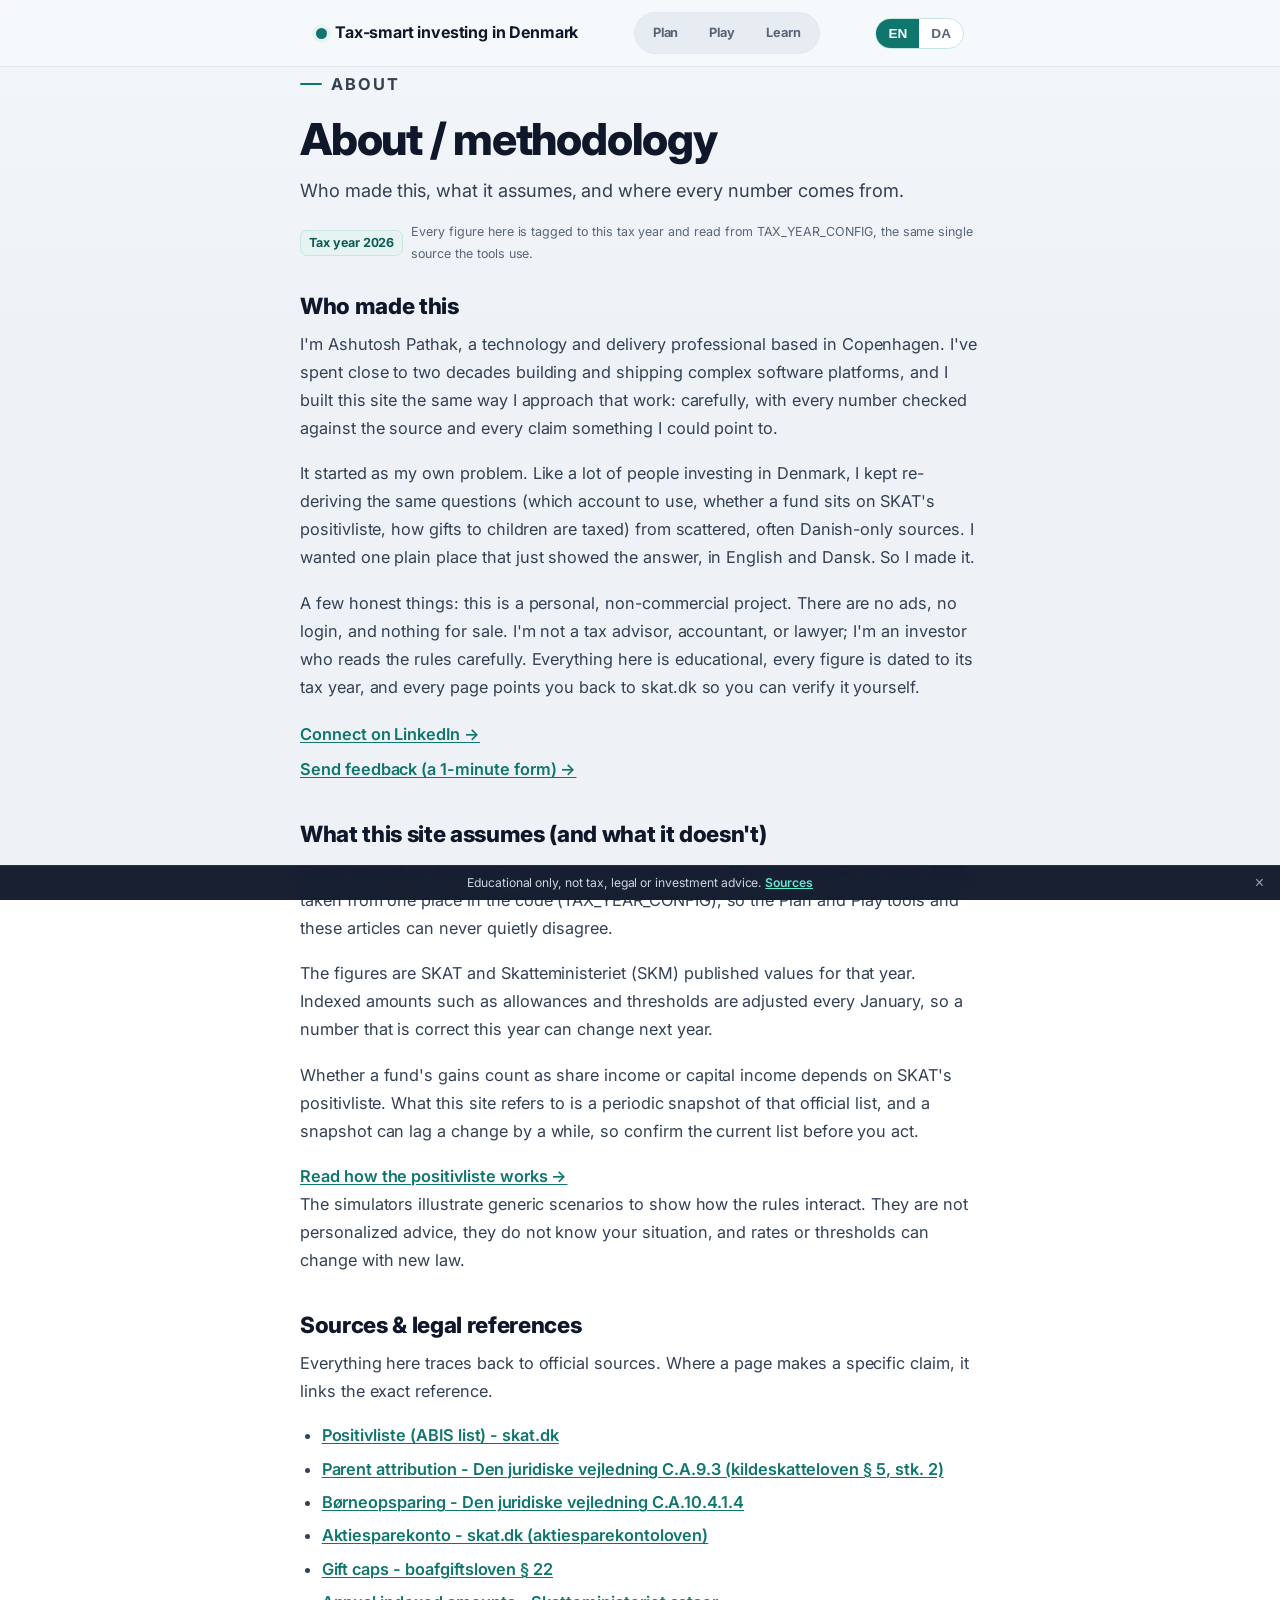
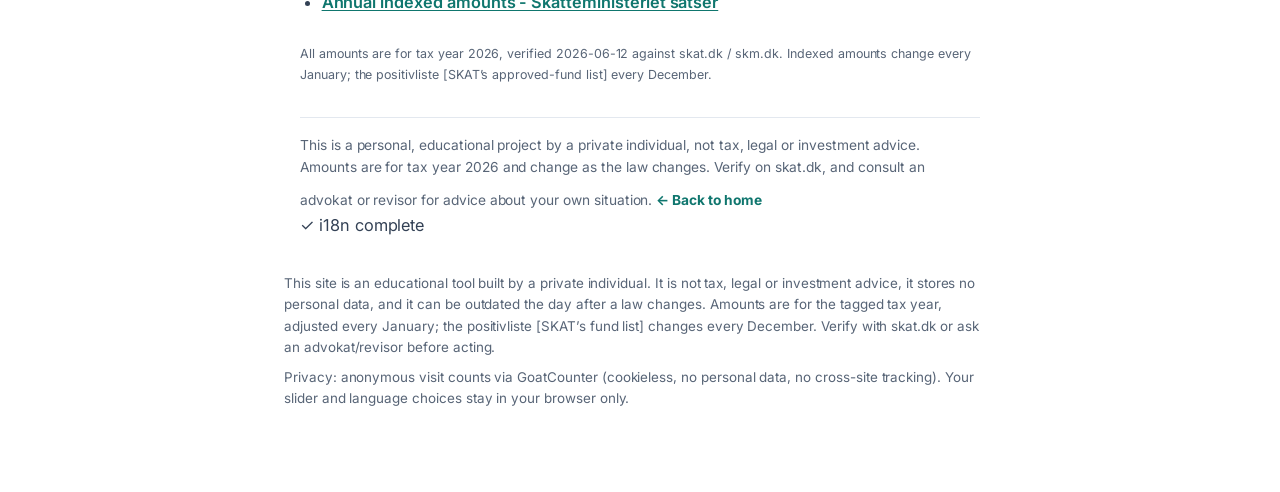
==== about.html @ 5de47a25 "about: methodology + sources page New static About page at repo root using the shared shell and the " ====
<!DOCTYPE html>
<html lang="en">
<head>
<meta charset="UTF-8">
<meta name="viewport" content="width=device-width, initial-scale=1.0, viewport-fit=cover">
<title>About - Tax-smart investing in Denmark</title>
<meta name="description" content="Who made this site, what it assumes, and the official SKAT / SKM sources behind every number. A personal, non-commercial, educational project. Not advice.">
<meta name="theme-color" content="#EEF2F6">
<link rel="icon" href="data:image/svg+xml,<svg xmlns='http://www.w3.org/2000/svg' viewBox='0 0 100 100'><circle cx='50' cy='50' r='46' fill='%230F766E'/><text x='50' y='66' font-size='44' text-anchor='middle' fill='white' font-family='Arial' font-weight='bold'>kr</text></svg>">
<link rel="preconnect" href="https://fonts.googleapis.com">
<link rel="preconnect" href="https://fonts.gstatic.com" crossorigin>
<link rel="stylesheet" href="https://fonts.googleapis.com/css2?family=Inter:wght@400;500;600;700;800;900&display=swap">
<!-- P0.3 social / SEO meta. If the repo/Pages URL differs, update these absolute URLs + og-image path. -->
<link rel="canonical" href="https://ashu1309p.github.io/invest-taxsmart-denmark/about.html">
<meta property="og:type" content="website">
<meta property="og:site_name" content="Tax-smart investing in Denmark">
<meta property="og:title" content="About / methodology">
<meta property="og:description" content="Who made this site, what it assumes, and where every number comes from. A personal, non-commercial, educational project.">
<meta property="og:url" content="https://ashu1309p.github.io/invest-taxsmart-denmark/about.html">
<meta property="og:image" content="https://ashu1309p.github.io/invest-taxsmart-denmark/og-image.png">
<meta property="og:image:width" content="1200">
<meta property="og:image:height" content="630">
<meta property="og:locale" content="en">
<meta property="og:locale:alternate" content="da">
<meta name="twitter:card" content="summary_large_image">
<meta name="twitter:title" content="About / methodology">
<meta name="twitter:description" content="Who made this site, what it assumes, and where every number comes from.">
<meta name="twitter:image" content="https://ashu1309p.github.io/invest-taxsmart-denmark/og-image.png">
<script type="application/ld+json">{"@context":"https://schema.org","@type":"AboutPage","name":"About / methodology","inLanguage":["en","da"],"isAccessibleForFree":true,"mainEntityOfPage":"https://ashu1309p.github.io/invest-taxsmart-denmark/about.html","image":"https://ashu1309p.github.io/invest-taxsmart-denmark/og-image.png","publisher":{"@type":"Organization","name":"Tax-smart investing in Denmark"},"description":"Who made this site, what it assumes, and the official SKAT / SKM sources behind every number. Educational, not advice."}</script>
<style>
  /* Page-specific design tokens (same Nordic-fintech token set as index/play/learn, so the
     shared chrome + Learn article styles in css/styles.css resolve to identical values).
     Shared rules live in css/styles.css, linked LAST. */
  :root{
    --bg:#EEF2F6; --card:#FFFFFF;
    --ink:#0F172A; --ink-2:#334155; --muted:#586577; --muted-2:#64748B;
    --line:#E3E8EF; --line-soft:#EDF1F6; --sunken:#F2F5F9;
    --accent:#0F766E; --accent-strong:#0B5D56; --accent-ink:#0B5D56;
    --accent-soft:#E6F3F1; --accent-line:#C7E6E1;
    --success:#15803D; --success-soft:#ECFDF5; --success-line:#A7F3D0; --success-ink:#166534;
    --warn:#B45309; --warn-soft:#FFFBEB; --warn-line:#FCE3A6; --warn-ink:#8A4B08;
    --danger:#DC2626; --danger-soft:#FEF2F2; --danger-line:#FBD0D0; --danger-ink:#9F1D1D;
    --radius:18px; --radius-sm:12px; --radius-lg:22px;
    --shadow-sm:0 1px 2px rgba(15,23,42,.05);
    --shadow:0 1px 2px rgba(15,23,42,.04), 0 6px 16px rgba(15,23,42,.06), 0 14px 34px rgba(15,23,42,.05);
    --shadow-lg:0 2px 4px rgba(15,23,42,.05), 0 14px 30px rgba(15,23,42,.10), 0 30px 64px rgba(15,23,42,.10);
    --space-sec:64px;
    --ease:cubic-bezier(.4,0,.2,1);
  }
  .site-inner{display:flex;align-items:center;justify-content:space-between;padding:12px 16px;max-width:680px;margin:0 auto;gap:8px}
  .brand{display:flex;align-items:center;gap:8px;font-weight:700;font-size:1rem;white-space:nowrap}
  .brand .dot{width:11px;height:11px;border-radius:50%}
  .lang-toggle button{border:0;background:transparent;color:var(--accent);font-weight:700;font-size:.85rem;padding:7px 12px;cursor:pointer;min-width:42px}
  body{
    font-family:'Inter',-apple-system,BlinkMacSystemFont,"Segoe UI",Roboto,"Helvetica Neue",Arial,sans-serif;
    background:
      radial-gradient(1200px 480px at 50% -260px, rgba(15,118,110,.07), transparent 70%),
      linear-gradient(180deg,#F3F6FA 0%, #EEF2F6 320px) fixed;
    color:var(--ink); line-height:1.6; letter-spacing:-.003em; padding-bottom:64px;
    -webkit-font-smoothing:antialiased; -moz-osx-font-smoothing:grayscale; text-rendering:optimizeLegibility;
  }
  .wrap{max-width:744px;margin:0 auto;padding:0 16px}
  .kicker{display:inline-flex;align-items:center;gap:9px;color:var(--accent);font-weight:700;font-size:.76rem;letter-spacing:.12em;text-transform:uppercase;margin:var(--space-sec) 0 6px}
  .kicker::before{content:"";width:22px;height:2px;border-radius:2px;background:var(--accent);display:inline-block}
  h1{font-size:clamp(2.1rem,6vw,2.75rem);font-weight:800;line-height:1.06;letter-spacing:-.028em;color:var(--ink);margin:0 0 14px}
  .testbadge{font-size:.75rem;color:var(--muted);margin-top:24px}
  .testbadge.fail{color:var(--danger);font-weight:700}
</style>
<!-- Shared site-shell chrome + Learn article styles. Linked LAST so the cascade order is preserved exactly. -->
<link rel="stylesheet" href="css/styles.css?v=7">
<!-- Shared header/footer markup, single-sourced in js/shell.js. Loaded synchronously so the placeholders below inject during parse (no layout shift / FOUC). -->
<script src="js/shell.js?v=7"></script>
</head>
<body data-page="about">
<div id="site-header"></div><script>Shell.header()</script>

<main class="wrap" id="main" tabindex="-1" role="main">
<article class="article">
  <p class="kicker" data-i18n="about_kicker">About</p>
  <h1 data-i18n="about_h1">About / methodology</h1>
  <p class="art-lead" data-i18n="about_lead">Who made this, what it assumes, and where every number comes from.</p>
  <p class="art-verified"><span class="art-yeartag" data-i18n="about_taxyear">Tax year 2026</span> <span data-i18n="about_verifiedNote">Every figure here is tagged to this tax year and read from TAX_YEAR_CONFIG, the same single source the tools use.</span></p>

  <h2 data-i18n="about_who_h2">Who made this</h2>
  <p data-i18n="about_who_p1">I'm Ashutosh Pathak, a technology and delivery professional based in Copenhagen. I've spent close to two decades building and shipping complex software platforms, and I built this site the same way I approach that work: carefully, with every number checked against the source and every claim something I could point to.</p>
  <p data-i18n="about_who_p2">It started as my own problem. Like a lot of people investing in Denmark, I kept re-deriving the same questions (which account to use, whether a fund sits on SKAT's positivliste, how gifts to children are taxed) from scattered, often Danish-only sources. I wanted one plain place that just showed the answer, in English and Dansk. So I made it.</p>
  <p data-i18n="about_who_p3">A few honest things: this is a personal, non-commercial project. There are no ads, no login, and nothing for sale. I'm not a tax advisor, accountant, or lawyer; I'm an investor who reads the rules carefully. Everything here is educational, every figure is dated to its tax year, and every page points you back to skat.dk so you can verify it yourself.</p>
  <p style="margin:1.2em 0 0"><a href="https://www.linkedin.com/in/ashu13p/" target="_blank" rel="noopener" data-i18n="about_who_linkedin">Connect on LinkedIn →</a></p>
  <p style="margin:.4em 0 0"><a href="https://tally.so/r/7RPVv0" target="_blank" rel="noopener" data-i18n="about_who_feedback">Send feedback (a 1-minute form) →</a></p>

  <h2 data-i18n="about_assume_h2">What this site assumes (and what it doesn't)</h2>
  <p data-i18n="about_assume_p1">Every amount on this site is tagged to a single tax year. Right now that is tax year 2026, taken from one place in the code (TAX_YEAR_CONFIG), so the Plan and Play tools and these articles can never quietly disagree.</p>
  <p data-i18n="about_assume_p2">The figures are SKAT and Skatteministeriet (SKM) published values for that year. Indexed amounts such as allowances and thresholds are adjusted every January, so a number that is correct this year can change next year.</p>
  <p data-i18n="about_assume_p3">Whether a fund's gains count as share income or capital income depends on SKAT's positivliste. What this site refers to is a periodic snapshot of that official list, and a snapshot can lag a change by a while, so confirm the current list before you act.</p>
  <p style="margin:.4em 0 0"><a href="learn-positivliste.html" data-i18n="about_assume_pos_link">Read how the positivliste works →</a></p>
  <p data-i18n="about_assume_p4">The simulators illustrate generic scenarios to show how the rules interact. They are not personalized advice, they do not know your situation, and rates or thresholds can change with new law.</p>

  <h2 id="sources" data-i18n="srcTitle">Sources &amp; legal references</h2>
  <p data-i18n="about_src_intro">Everything here traces back to official sources. Where a page makes a specific claim, it links the exact reference.</p>
  <ul>
    <li><a href="https://skat.dk/erhverv/ekapital/vaerdipapirer" target="_blank" rel="noopener">Positivliste (ABIS list) - skat.dk</a></li>
    <li><a href="https://info.skat.dk/data.aspx?oid=2234529" target="_blank" rel="noopener">Parent attribution - Den juridiske vejledning C.A.9.3 (kildeskatteloven § 5, stk. 2)</a></li>
    <li><a href="https://info.skat.dk/data.aspx?oid=2234739" target="_blank" rel="noopener">Børneopsparing - Den juridiske vejledning C.A.10.4.1.4</a></li>
    <li><a href="https://skat.dk/borger/aktier-og-andre-vaerdipapirer/aktiesparekonto" target="_blank" rel="noopener">Aktiesparekonto - skat.dk (aktiesparekontoloven)</a></li>
    <li><a href="https://www.retsinformation.dk/eli/lta/2021/11" target="_blank" rel="noopener">Gift caps - boafgiftsloven § 22</a></li>
    <li><a href="https://skm.dk/tal-og-metode/satser" target="_blank" rel="noopener">Annual indexed amounts - Skatteministeriet satser</a></li>
  </ul>
  <p class="art-verified" data-i18n="verifiedLine">All amounts are for tax year 2026, verified against skat.dk / skm.dk.</p>

  <div class="art-foot">
    <span data-i18n="about_disc">This is a personal, educational project by a private individual, not tax, legal or investment advice. Amounts are for tax year 2026 and change as the law changes. Verify on skat.dk, and consult an advokat or revisor for advice about your own situation.</span>
    <a class="back" href="index.html" data-i18n="about_back">← Back to home</a>
  </div>

  <p class="testbadge" id="testbadge" role="status" aria-live="polite"></p>
</article>
</main>

<div id="site-footer"></div><script>Shell.footer()</script>

<!-- TAX_YEAR_CONFIG is single-sourced in js/config.js; this page interpolates its
     year-tagged values ({yr}, {date}). No tax engine (js/tax.js) is needed here. -->
<script src="js/config.js?v=7"></script>
<script src="js/i18n.js?v=7"></script>
<script src="js/page-about.js?v=7"></script>
<script data-goatcounter="https://ashu1309p.goatcounter.com/count" async src="//gc.zgo.at/count.js"></script>
</body>
</html>
---- css/styles.css ----
/* ============================================================
   SHARED SITE SHELL STYLES
   ------------------------------------------------------------
   Chrome that is byte-identical across index.html, play.html and
   learn.html: the sticky top bar (brand + tabs + language toggle),
   the footer / sticky disclaimer, the context pill, skip link,
   shared focus/motion rules and a few primitives.

   This file is intentionally LINKED LAST on each page (after that
   page's own inline <style>), so the original cascade order is
   preserved exactly: these rules sat at/after the equivalent inline
   rules before extraction, and CSS custom properties (defined in
   each page's inline :root layers) resolve at computed-value time,
   so the page-specific design tokens still apply here.

   Page-specific rules and the few drifted base rules (e.g. .brand
   font-size, .lang-toggle button padding, .site-inner gap, h1 sizes)
   deliberately stay in each page's inline <style>. See README.
   Introduce no new colors/fonts/sizes here: tokens come from the
   pages' :root layers via var().
   ============================================================ */

/* ---------- primitives ---------- */
*{box-sizing:border-box;margin:0;padding:0}
html{scroll-behavior:smooth}
html{ color-scheme:light }

/* ---------- top bar: base ---------- */
header.site{position:sticky;top:0;z-index:40;background:rgba(250,246,239,.92);backdrop-filter:blur(8px);border-bottom:1px solid var(--line)}
.tabs{display:flex;background:#F1ECE1;border-radius:999px;padding:3px;gap:2px}
.tabs .tab{padding:6px 14px;border-radius:999px;font-size:.8rem;font-weight:700;color:var(--muted);text-decoration:none;white-space:nowrap}
.tabs .tab.active{background:var(--accent);color:#fff}
@media(max-width:600px){.site-inner{flex-wrap:wrap;row-gap:9px}.brand{flex-basis:100%;font-size:.95rem}}
.lang-toggle{display:flex;border:1.5px solid var(--accent);border-radius:999px;overflow:hidden}
.lang-toggle button.active{background:var(--accent);color:#fff}

/* ---------- footer + sticky disclaimer: base ---------- */
footer.big{margin:34px 0 18px;font-size:.84rem;color:var(--muted)}
.stickybar{position:fixed;left:0;right:0;bottom:0;z-index:50;background:#2B2B33;color:#EDE9DF;font-size:.76rem;line-height:1.35;padding:9px 14px;text-align:center}
.stickybar a{color:#8FD3CB}

/* ---------- focus + sticky bar a11y + reduced motion (v1) ---------- */
:focus-visible{ outline:2.5px solid var(--accent); outline-offset:2px; border-radius:6px }
input[type=range]:focus-visible{ outline-offset:4px }
.stickybar{ padding-bottom:calc(9px + env(safe-area-inset-bottom)) }
.stickybar .sb-x{ position:absolute; right:8px; top:50%; transform:translateY(-50%); background:transparent; border:0; color:#9FB7B2; font-size:1rem; cursor:pointer; padding:4px 8px; line-height:1 }
@media(prefers-reduced-motion:reduce){ *{ transition-duration:.001ms!important; animation-duration:.001ms!important } html{ scroll-behavior:auto } }

/* ---------- top bar: v2 glass ---------- */
header.site{ background:rgba(248,250,252,.78); backdrop-filter:saturate(180%) blur(14px); -webkit-backdrop-filter:saturate(180%) blur(14px); border-bottom:1px solid var(--line) }
.brand{ color:var(--ink); letter-spacing:-.01em }
.brand .dot{ width:11px; height:11px; background:var(--accent); box-shadow:0 0 0 4px var(--accent-soft) }
.tabs{ background:#E7ECF3; padding:4px; gap:3px; border:1px solid var(--line) }
.tabs .tab{ color:var(--muted); border-radius:999px }
.tabs .tab.active{ background:#fff; color:var(--accent); box-shadow:0 1px 2px rgba(15,23,42,.14),0 1px 1px rgba(15,23,42,.06) }
.lang-toggle{ border-color:var(--accent-line); background:#fff; overflow:hidden }
.lang-toggle button{ color:var(--muted) }
.lang-toggle button.active{ background:var(--accent); color:#fff }

/* ---------- sources / footer / sticky: v2 ---------- */
.sources a{ color:var(--accent); font-weight:600 }
.verified,.testbadge{ color:var(--muted) }
.testbadge.fail{ color:var(--danger) }
.stickybar{ background:rgba(15,23,42,.96); color:#CBD5E1; backdrop-filter:blur(6px); border-top:1px solid rgba(255,255,255,.06) }
.stickybar a{ color:#5EEAD4; font-weight:600 }
.stickybar .sb-x{ color:#94A3B8 }

/* ---------- focus / motion: v2 ---------- */
:focus-visible{ outline:2.5px solid var(--accent); outline-offset:2px; border-radius:6px }
@media(prefers-reduced-motion:reduce){ *{ transition-duration:.001ms!important; animation-duration:.001ms!important } html{ scroll-behavior:auto } }

/* ---------- cause-and-effect flash (v3) ---------- */
@keyframes flashUpdate{ 0%{ background-color:var(--accent-soft) } 100%{ background-color:transparent } }
.flash-update{ animation:flashUpdate .8s var(--ease); border-radius:6px; box-decoration-break:clone; -webkit-box-decoration-break:clone }
.ti{ width:18px; height:18px; flex:none; display:inline-block; vertical-align:-3px }

/* ---------- sticky context pill (v3) ---------- */
.ctx-pill{
  position:fixed; top:64px; left:50%; transform:translate(-50%,-12px); z-index:60;
  display:flex; align-items:center; max-width:calc(100vw - 24px); white-space:nowrap;
  background:rgba(255,255,255,.82); backdrop-filter:saturate(180%) blur(12px); -webkit-backdrop-filter:saturate(180%) blur(12px);
  border:1px solid var(--line); box-shadow:var(--shadow); border-radius:999px;
  padding:8px 16px; font-size:.82rem; font-weight:700; color:var(--ink);
  overflow:hidden; text-overflow:ellipsis;
  opacity:0; pointer-events:none; transition:opacity .25s var(--ease), transform .25s var(--ease);
}
.ctx-pill.show{ opacity:1; transform:translate(-50%,0); pointer-events:auto }
.ctx-pill b{ color:var(--accent); font-variant-numeric:tabular-nums }
.ctx-pill .sep{ color:var(--muted-2); margin:0 9px; font-weight:400 }
@media(max-width:600px){ .ctx-pill{ top:96px } }

/* ---------- nav polish: auto-hiding header, clickable pill, home brand (v4) ---------- */
/* ROOT CAUSE of "header never comes back on scroll-up": the shared header is injected
   into a <div id="site-header"> wrapper. header.site is position:sticky, but a sticky
   element can only stick WITHIN its parent's box, and that wrapper is only as tall as the
   header itself. So once you scroll past the header, the wrapper leaves the viewport and
   the "sticky" header scrolls away with it - it could only reappear at the very top, which
   is exactly the reported symptom (and it broke when the inline header moved into the
   shell). display:contents removes the wrapper's box so <header> participates in the body's
   layout again and sticks to the viewport for the whole page, as it did before the refactor.
   With sticky restored, the plain transform slide below reveals reliably in every browser. */
#site-header{ display:contents }
header.site{ transition:transform .28s var(--ease); will-change:transform }
header.site.header-hidden{ transform:translateY(-100%) }
.ctx-pill{ cursor:pointer; transition:opacity .25s var(--ease), transform .2s var(--ease), top .28s var(--ease) }
.ctx-pill .ctx-up{ color:var(--accent); font-weight:800; margin-right:7px; display:inline-block }
.ctx-pill.lifted{ top:12px }
@media(max-width:600px){ .ctx-pill.lifted{ top:12px } }
.ctx-pill.show:hover{ transform:translate(-50%,-1px) scale(1.02); box-shadow:var(--shadow-lg) }
.ctx-pill.show:active{ transform:translate(-50%,0) scale(.98) }
.brand{ text-decoration:none; color:var(--ink) }
.brand:hover{ opacity:.92 }
.brand .dot{ transition:transform .18s var(--ease) }
.brand:hover .dot,.brand:focus-visible .dot{ transform:scale(1.2) }

/* ---------- skip link + a11y primitives (v4) ---------- */
.skip-link{ position:absolute; left:-9999px; top:0; z-index:200; background:var(--accent); color:#fff; padding:10px 16px; border-radius:0 0 10px 0; font-weight:700; text-decoration:none }
.skip-link:focus,.skip-link:focus-visible{ left:0 }
#main:focus{ outline:none }
.visually-hidden{ position:absolute; width:1px; height:1px; padding:0; margin:-1px; overflow:hidden; clip:rect(0 0 0 0); white-space:nowrap; border:0 }

/* ============================================================
   LEARN: long-form article + library landing
   ------------------------------------------------------------
   Used only by learn.html and the flat learn-*.html article pages
   (data-page="learn"). All selectors are namespaced (.article / .art-*
   / .lib-*) so nothing here can touch the Plan/Play tool layouts.
   Colors/fonts/spacing all come from the page :root tokens via var();
   no new palette is introduced.
   ============================================================ */

/* ---- library landing (learn.html) ---- */
.lib-grid{ display:grid; gap:14px; grid-template-columns:1fr; margin:22px 0 8px }
@media(min-width:620px){ .lib-grid{ grid-template-columns:1fr 1fr } }
.lib-card{ display:flex; flex-direction:column; gap:8px; background:var(--card); border:1px solid var(--line); border-radius:var(--radius); box-shadow:var(--shadow-sm); padding:18px 18px 20px; position:relative }
a.lib-card{ text-decoration:none; color:inherit; transition:transform .18s var(--ease), box-shadow .18s var(--ease), border-color .18s var(--ease) }
a.lib-card:hover{ transform:translateY(-2px); box-shadow:var(--shadow); border-color:var(--accent-line) }
.lib-card.soon{ background:var(--sunken); border-style:dashed; box-shadow:none }
.lib-card .lc-top{ display:flex; align-items:center; gap:8px; flex-wrap:wrap }
.lib-card .lc-tag{ font-size:.68rem; font-weight:800; letter-spacing:.08em; text-transform:uppercase; color:var(--accent-ink); background:var(--accent-soft); border:1px solid var(--accent-line); border-radius:999px; padding:2px 9px }
.lib-card .lc-tag.quiz{ color:#5b3da8; background:#efeafc; border-color:#ddd0f5 }
.lib-card .lc-soon{ font-size:.68rem; font-weight:800; letter-spacing:.06em; text-transform:uppercase; color:var(--muted-2); background:transparent; border:1px solid var(--line); border-radius:999px; padding:2px 9px; margin-left:auto }
.lib-card h2{ font-size:1.12rem; font-weight:800; letter-spacing:-.01em; color:var(--ink); margin:2px 0 0; line-height:1.25 }
.lib-card .lc-desc{ font-size:.92rem; color:var(--muted); line-height:1.5 }
.lib-card .lc-go{ margin-top:auto; font-size:.86rem; font-weight:700; color:var(--accent) }
.lib-card.soon h2,.lib-card.soon .lc-desc{ color:var(--muted-2) }

/* ---- article body (learn-*.html) ---- */
.article{ max-width:68ch; margin:0 auto }
.article .art-lead{ color:var(--ink-2); font-size:1.14rem; line-height:1.6; margin:0 0 6px; max-width:40em }
.article .art-verified{ display:inline-flex; align-items:center; gap:8px; font-size:.78rem; color:var(--muted); margin:10px 0 4px }
.art-yeartag{ background:var(--accent-soft); color:var(--accent-ink); border:1px solid var(--accent-line); font-weight:700; padding:1px 8px; border-radius:7px; font-variant-numeric:tabular-nums; white-space:nowrap }
.article h2{ font-size:1.4rem; font-weight:800; letter-spacing:-.015em; color:var(--ink); line-height:1.2; margin:1.7em 0 .45em }
.article h2:first-of-type{ margin-top:1.1em }
.article h3{ font-size:1.08rem; font-weight:700; color:var(--ink); margin:1.3em 0 .35em }
.article p{ color:var(--ink-2); font-size:1.02rem; line-height:1.72; margin:0 0 1.05em }
.article ul,.article ol{ margin:0 0 1.05em; padding-left:1.35em }
.article li{ color:var(--ink-2); font-size:1.02rem; line-height:1.65; margin:.4em 0 }
.article a{ color:var(--accent); font-weight:600; text-decoration:underline; text-underline-offset:2px; text-decoration-thickness:1px }
.article a:hover{ color:var(--accent-strong) }
.article strong,.article b{ color:var(--ink); font-weight:700 }

/* boxed note inside an article (semantic tints reuse page tokens) */
.art-note{ border-radius:var(--radius-sm); padding:14px 16px; margin:1.1em 0; font-size:.97rem; line-height:1.6 }
.art-note.on{ background:var(--success-soft); border:1px solid var(--success-line); border-left:4px solid var(--success) }
.art-note.off{ background:var(--warn-soft); border:1px solid var(--warn-line); border-left:4px solid var(--warn) }
.art-note .nt{ font-weight:700; display:block; margin-bottom:2px }
.art-note.on .nt{ color:var(--success-ink) }
.art-note.off .nt{ color:var(--warn-ink) }

/* key takeaways */
.takeaways{ background:var(--accent-soft); border:1px solid var(--accent-line); border-radius:var(--radius); padding:18px 20px; margin:1.6em 0 }
.takeaways h2{ margin:0 0 6px; font-size:1.12rem; color:var(--accent-ink) }
.takeaways ul{ margin:0; padding-left:1.2em }
.takeaways li{ color:var(--ink-2); margin:.35em 0 }

/* cross-links into the tools */
.art-cta{ display:flex; flex-wrap:wrap; gap:10px; margin:1.3em 0 }
.art-cta a{ display:inline-flex; align-items:center; gap:7px; text-decoration:none; font-weight:700; font-size:.92rem; padding:11px 16px; border-radius:999px; border:1px solid var(--accent-line); background:var(--card); color:var(--accent) }
.art-cta a.primary{ background:var(--accent); color:#fff; border-color:var(--accent) }
.art-cta a:hover{ box-shadow:var(--shadow-sm) }

/* article footer: disclaimer + back to learn */
.art-foot{ margin:2em 0 0; padding-top:16px; border-top:1px solid var(--line); font-size:.86rem; color:var(--muted); line-height:1.6 }
.art-foot .back{ display:inline-block; margin-top:10px; font-weight:700; color:var(--accent); text-decoration:none }

/* comparison table inside an article (horizontal scroll on small screens) */
.art-table-wrap{ overflow-x:auto; margin:1.2em 0; -webkit-overflow-scrolling:touch }
.art-table{ width:100%; border-collapse:collapse; font-size:.92rem; min-width:520px }
.art-table th,.art-table td{ text-align:left; padding:10px 12px; border:1px solid var(--line); vertical-align:top; line-height:1.5; color:var(--ink-2) }
.art-table thead th{ background:var(--accent-soft); color:var(--accent-ink); font-weight:800 }
.art-table thead th:first-child{ background:var(--sunken); color:var(--muted) }
.art-table th[scope=row]{ background:var(--sunken); color:var(--ink); font-weight:700; white-space:nowrap }
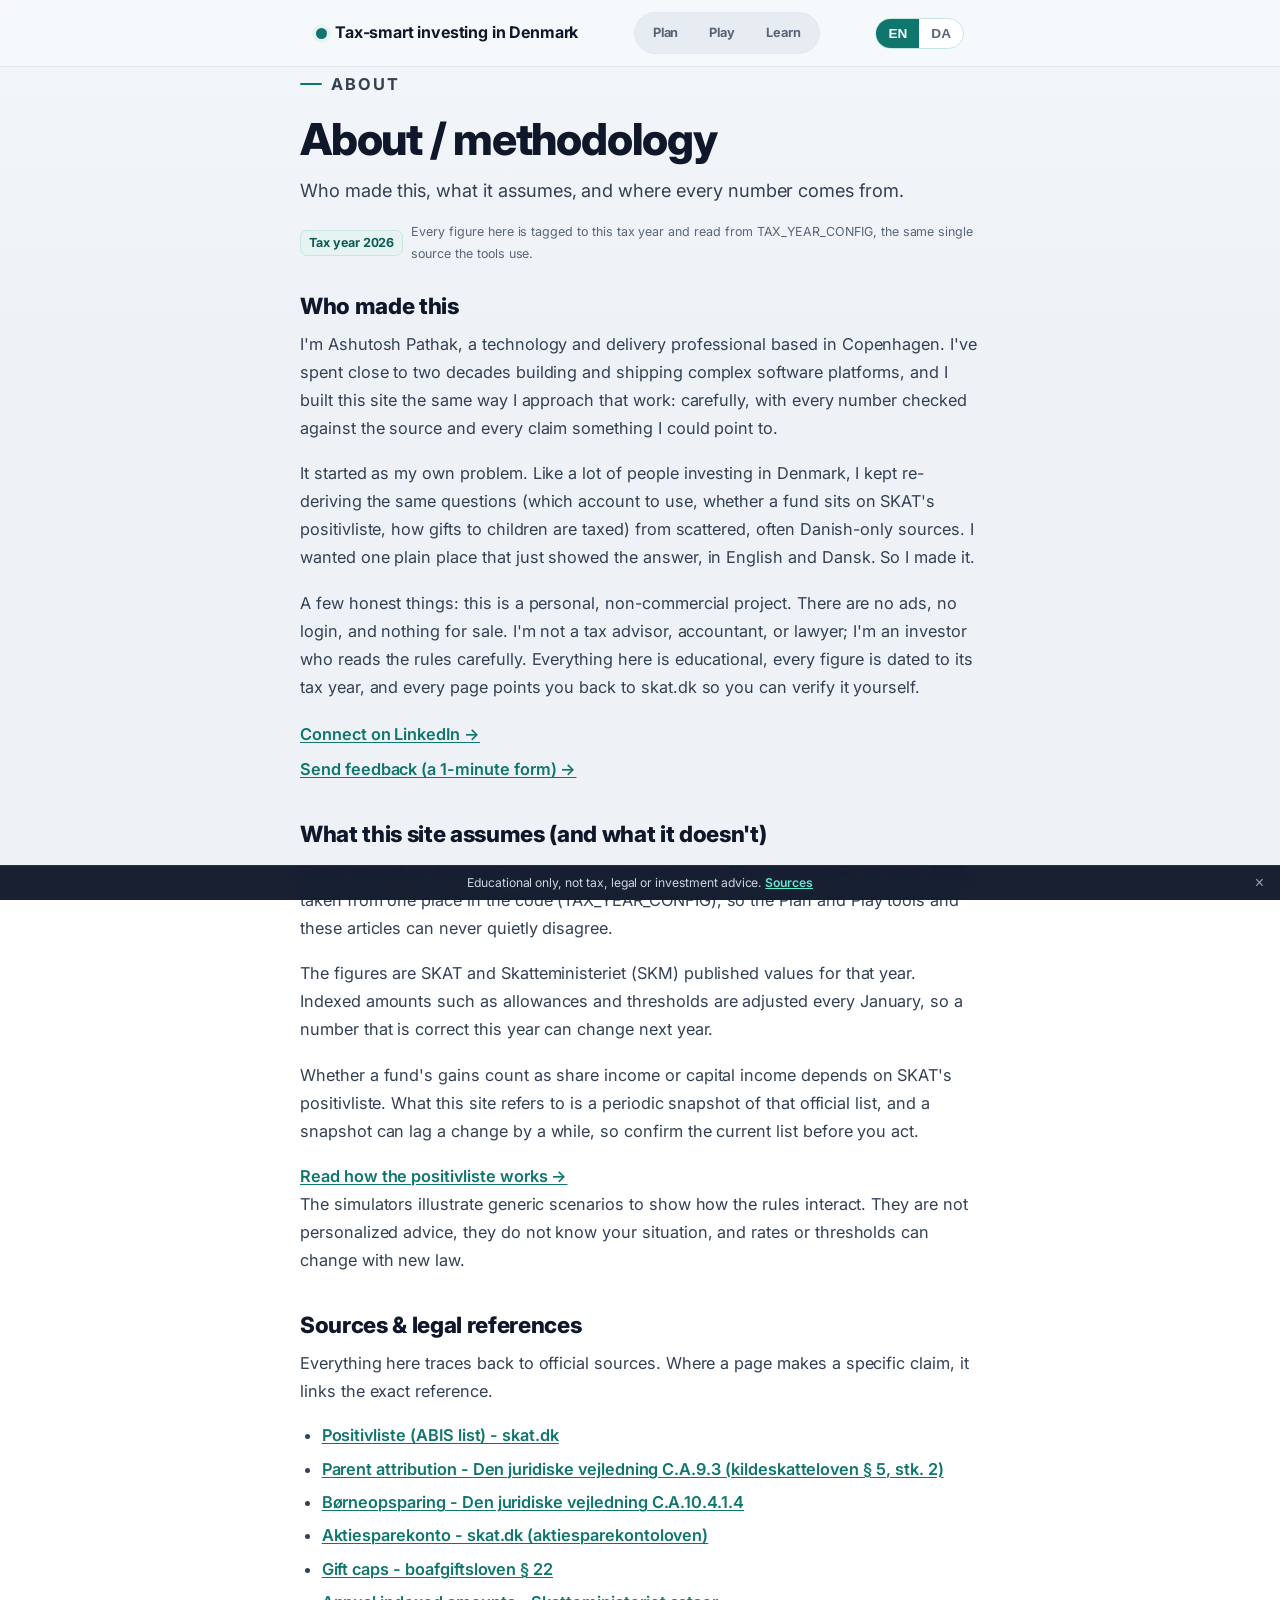
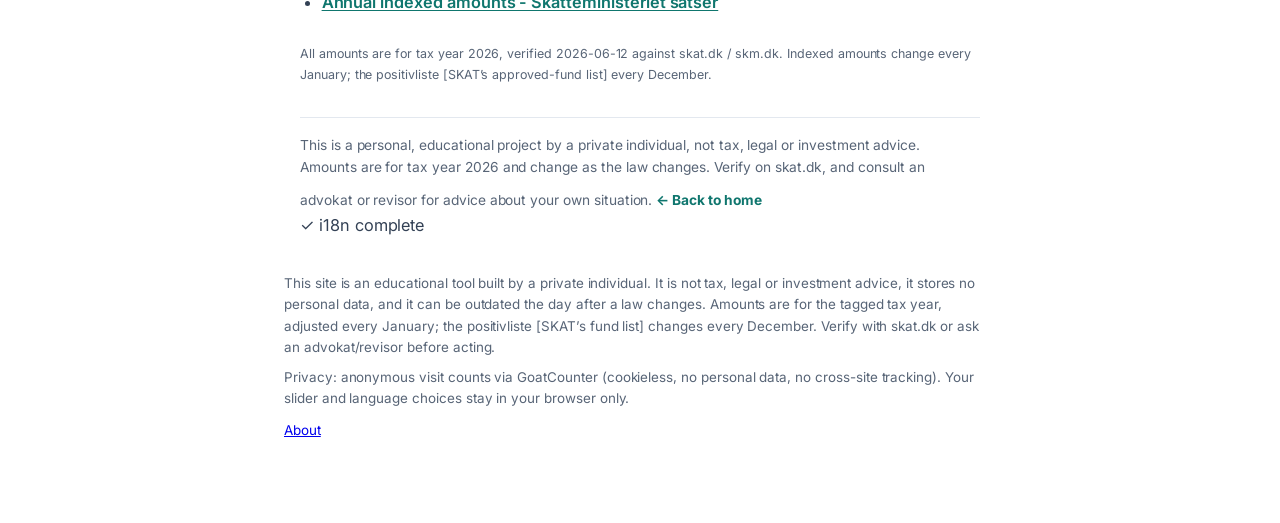
==== commit 1c961a85: "seo: point canonical/OG/sitemap/robots at the Vercel domain GitHub Pages is now unpublished; Vercel " ====
--- a/about.html
+++ b/about.html
@@ -11,13 +11,13 @@
 <link rel="preconnect" href="https://fonts.gstatic.com" crossorigin>
 <link rel="stylesheet" href="https://fonts.googleapis.com/css2?family=Inter:wght@400;500;600;700;800;900&display=swap">
 <!-- P0.3 social / SEO meta. If the repo/Pages URL differs, update these absolute URLs + og-image path. -->
-<link rel="canonical" href="https://ashu1309p.github.io/invest-taxsmart-denmark/about.html">
+<link rel="canonical" href="https://invest-taxsmart-denmark.vercel.app/about.html">
 <meta property="og:type" content="website">
 <meta property="og:site_name" content="Tax-smart investing in Denmark">
 <meta property="og:title" content="About / methodology">
 <meta property="og:description" content="Who made this site, what it assumes, and where every number comes from. A personal, non-commercial, educational project.">
-<meta property="og:url" content="https://ashu1309p.github.io/invest-taxsmart-denmark/about.html">
-<meta property="og:image" content="https://ashu1309p.github.io/invest-taxsmart-denmark/og-image.png">
+<meta property="og:url" content="https://invest-taxsmart-denmark.vercel.app/about.html">
+<meta property="og:image" content="https://invest-taxsmart-denmark.vercel.app/og-image.png">
 <meta property="og:image:width" content="1200">
 <meta property="og:image:height" content="630">
 <meta property="og:locale" content="en">
@@ -25,8 +25,8 @@
 <meta name="twitter:card" content="summary_large_image">
 <meta name="twitter:title" content="About / methodology">
 <meta name="twitter:description" content="Who made this site, what it assumes, and where every number comes from.">
-<meta name="twitter:image" content="https://ashu1309p.github.io/invest-taxsmart-denmark/og-image.png">
-<script type="application/ld+json">{"@context":"https://schema.org","@type":"AboutPage","name":"About / methodology","inLanguage":["en","da"],"isAccessibleForFree":true,"mainEntityOfPage":"https://ashu1309p.github.io/invest-taxsmart-denmark/about.html","image":"https://ashu1309p.github.io/invest-taxsmart-denmark/og-image.png","publisher":{"@type":"Organization","name":"Tax-smart investing in Denmark"},"description":"Who made this site, what it assumes, and the official SKAT / SKM sources behind every number. Educational, not advice."}</script>
+<meta name="twitter:image" content="https://invest-taxsmart-denmark.vercel.app/og-image.png">
+<script type="application/ld+json">{"@context":"https://schema.org","@type":"AboutPage","name":"About / methodology","inLanguage":["en","da"],"isAccessibleForFree":true,"mainEntityOfPage":"https://invest-taxsmart-denmark.vercel.app/about.html","image":"https://invest-taxsmart-denmark.vercel.app/og-image.png","publisher":{"@type":"Organization","name":"Tax-smart investing in Denmark"},"description":"Who made this site, what it assumes, and the official SKAT / SKM sources behind every number. Educational, not advice."}</script>
 <style>
   /* Page-specific design tokens (same Nordic-fintech token set as index/play/learn, so the
      shared chrome + Learn article styles in css/styles.css resolve to identical values).
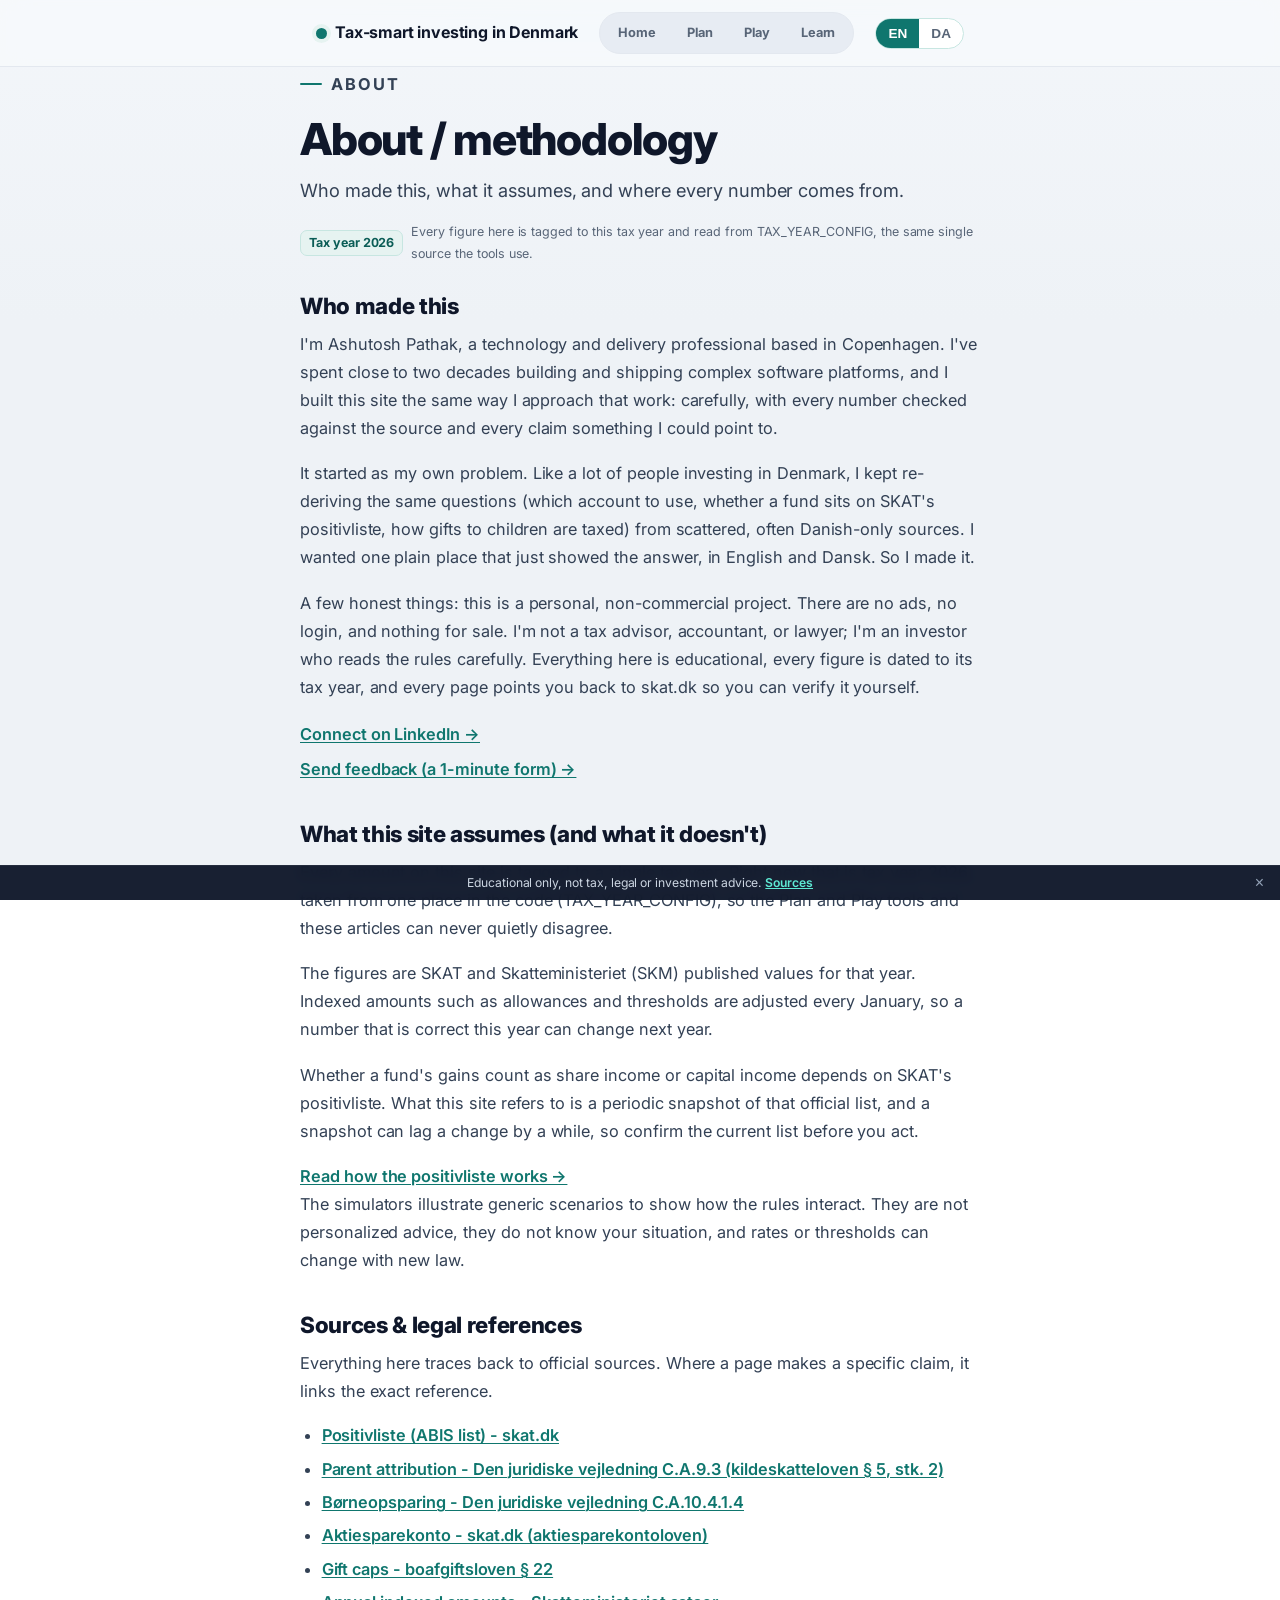
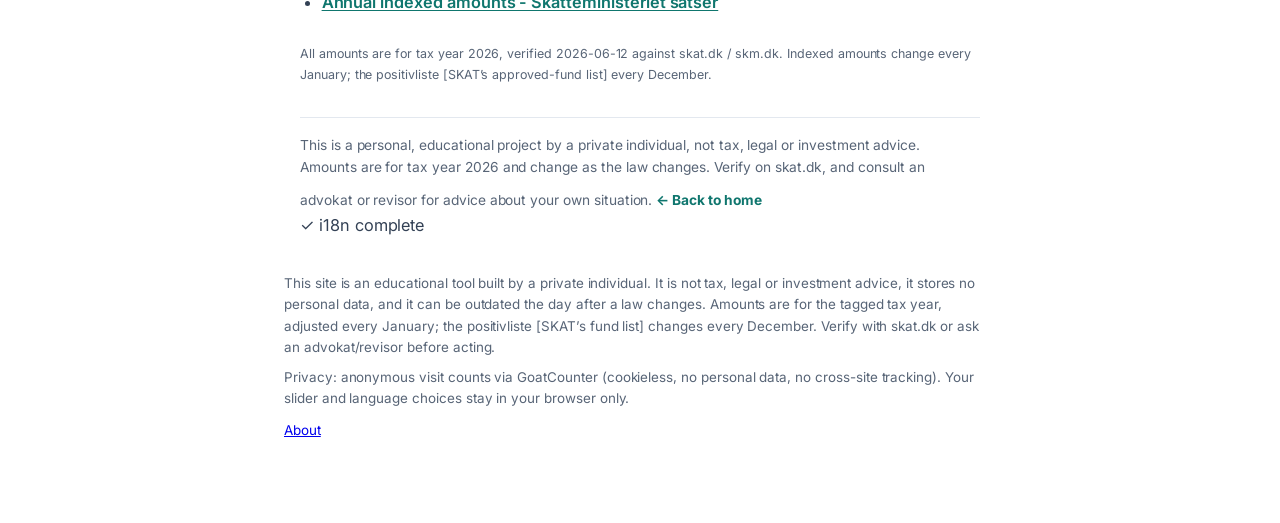
==== commit 67d66684: "redesign: beginner-first IA - light home with path chooser, plan/check/quiz pages, Beginner 101 + ch" ====
--- a/about.html
+++ b/about.html
@@ -3,6 +3,7 @@
 <head>
 <meta charset="UTF-8">
 <meta name="viewport" content="width=device-width, initial-scale=1.0, viewport-fit=cover">
+<meta name="google-site-verification" content="POEGT4Xgr1Z1dqoTiFgU0qpSLAWRngIMXFTod5jhnN0">
 <title>About - Tax-smart investing in Denmark</title>
 <meta name="description" content="Who made this site, what it assumes, and the official SKAT / SKM sources behind every number. A personal, non-commercial, educational project. Not advice.">
 <meta name="theme-color" content="#EEF2F6">
@@ -11,13 +12,13 @@
 <link rel="preconnect" href="https://fonts.gstatic.com" crossorigin>
 <link rel="stylesheet" href="https://fonts.googleapis.com/css2?family=Inter:wght@400;500;600;700;800;900&display=swap">
 <!-- P0.3 social / SEO meta. If the repo/Pages URL differs, update these absolute URLs + og-image path. -->
-<link rel="canonical" href="https://invest-taxsmart-denmark.vercel.app/about.html">
+<link rel="canonical" href="https://taxsmart-invest-denmark.vercel.app/about.html">
 <meta property="og:type" content="website">
 <meta property="og:site_name" content="Tax-smart investing in Denmark">
 <meta property="og:title" content="About / methodology">
 <meta property="og:description" content="Who made this site, what it assumes, and where every number comes from. A personal, non-commercial, educational project.">
-<meta property="og:url" content="https://invest-taxsmart-denmark.vercel.app/about.html">
-<meta property="og:image" content="https://invest-taxsmart-denmark.vercel.app/og-image.png">
+<meta property="og:url" content="https://taxsmart-invest-denmark.vercel.app/about.html">
+<meta property="og:image" content="https://taxsmart-invest-denmark.vercel.app/og-image.png">
 <meta property="og:image:width" content="1200">
 <meta property="og:image:height" content="630">
 <meta property="og:locale" content="en">
@@ -25,8 +26,8 @@
 <meta name="twitter:card" content="summary_large_image">
 <meta name="twitter:title" content="About / methodology">
 <meta name="twitter:description" content="Who made this site, what it assumes, and where every number comes from.">
-<meta name="twitter:image" content="https://invest-taxsmart-denmark.vercel.app/og-image.png">
-<script type="application/ld+json">{"@context":"https://schema.org","@type":"AboutPage","name":"About / methodology","inLanguage":["en","da"],"isAccessibleForFree":true,"mainEntityOfPage":"https://invest-taxsmart-denmark.vercel.app/about.html","image":"https://invest-taxsmart-denmark.vercel.app/og-image.png","publisher":{"@type":"Organization","name":"Tax-smart investing in Denmark"},"description":"Who made this site, what it assumes, and the official SKAT / SKM sources behind every number. Educational, not advice."}</script>
+<meta name="twitter:image" content="https://taxsmart-invest-denmark.vercel.app/og-image.png">
+<script type="application/ld+json">{"@context":"https://schema.org","@type":"AboutPage","name":"About / methodology","inLanguage":["en","da"],"isAccessibleForFree":true,"mainEntityOfPage":"https://taxsmart-invest-denmark.vercel.app/about.html","image":"https://taxsmart-invest-denmark.vercel.app/og-image.png","publisher":{"@type":"Organization","name":"Tax-smart investing in Denmark"},"description":"Who made this site, what it assumes, and the official SKAT / SKM sources behind every number. Educational, not advice."}</script>
 <style>
   /* Page-specific design tokens (same Nordic-fintech token set as index/play/learn, so the
      shared chrome + Learn article styles in css/styles.css resolve to identical values).
@@ -67,9 +68,9 @@
   .testbadge.fail{color:var(--danger);font-weight:700}
 </style>
 <!-- Shared site-shell chrome + Learn article styles. Linked LAST so the cascade order is preserved exactly. -->
-<link rel="stylesheet" href="css/styles.css?v=7">
+<link rel="stylesheet" href="css/styles.css?v=10">
 <!-- Shared header/footer markup, single-sourced in js/shell.js. Loaded synchronously so the placeholders below inject during parse (no layout shift / FOUC). -->
-<script src="js/shell.js?v=7"></script>
+<script src="js/shell.js?v=10"></script>
 </head>
 <body data-page="about">
 <div id="site-header"></div><script>Shell.header()</script>
@@ -120,9 +121,9 @@
 
 <!-- TAX_YEAR_CONFIG is single-sourced in js/config.js; this page interpolates its
      year-tagged values ({yr}, {date}). No tax engine (js/tax.js) is needed here. -->
-<script src="js/config.js?v=7"></script>
-<script src="js/i18n.js?v=7"></script>
-<script src="js/page-about.js?v=7"></script>
+<script src="js/config.js?v=10"></script>
+<script src="js/i18n.js?v=10"></script>
+<script src="js/page-about.js?v=10"></script>
 <script data-goatcounter="https://ashu1309p.goatcounter.com/count" async src="//gc.zgo.at/count.js"></script>
 </body>
 </html>
--- a/css/styles.css
+++ b/css/styles.css
@@ -26,8 +26,8 @@
 html{ color-scheme:light }
 
 /* ---------- top bar: base ---------- */
-header.site{position:sticky;top:0;z-index:40;background:rgba(250,246,239,.92);backdrop-filter:blur(8px);border-bottom:1px solid var(--line)}
-.tabs{display:flex;background:#F1ECE1;border-radius:999px;padding:3px;gap:2px}
+header.site{position:sticky;top:0;z-index:40;background:rgba(248,250,252,.92);backdrop-filter:blur(8px);border-bottom:1px solid var(--line)}
+.tabs{display:flex;background:#E7ECF3;border-radius:999px;padding:3px;gap:2px}
 .tabs .tab{padding:6px 14px;border-radius:999px;font-size:.8rem;font-weight:700;color:var(--muted);text-decoration:none;white-space:nowrap}
 .tabs .tab.active{background:var(--accent);color:#fff}
 @media(max-width:600px){.site-inner{flex-wrap:wrap;row-gap:9px}.brand{flex-basis:100%;font-size:.95rem}}
@@ -36,8 +36,8 @@
 
 /* ---------- footer + sticky disclaimer: base ---------- */
 footer.big{margin:34px 0 18px;font-size:.84rem;color:var(--muted)}
-.stickybar{position:fixed;left:0;right:0;bottom:0;z-index:50;background:#2B2B33;color:#EDE9DF;font-size:.76rem;line-height:1.35;padding:9px 14px;text-align:center}
-.stickybar a{color:#8FD3CB}
+.stickybar{position:fixed;left:0;right:0;bottom:0;z-index:50;background:#0F172A;color:#CBD5E1;font-size:.76rem;line-height:1.35;padding:9px 14px;text-align:center}
+.stickybar a{color:#5EEAD4}
 
 /* ---------- focus + sticky bar a11y + reduced motion (v1) ---------- */
 :focus-visible{ outline:2.5px solid var(--accent); outline-offset:2px; border-radius:6px }
@@ -135,15 +135,12 @@
 .lib-card{ display:flex; flex-direction:column; gap:8px; background:var(--card); border:1px solid var(--line); border-radius:var(--radius); box-shadow:var(--shadow-sm); padding:18px 18px 20px; position:relative }
 a.lib-card{ text-decoration:none; color:inherit; transition:transform .18s var(--ease), box-shadow .18s var(--ease), border-color .18s var(--ease) }
 a.lib-card:hover{ transform:translateY(-2px); box-shadow:var(--shadow); border-color:var(--accent-line) }
-.lib-card.soon{ background:var(--sunken); border-style:dashed; box-shadow:none }
 .lib-card .lc-top{ display:flex; align-items:center; gap:8px; flex-wrap:wrap }
 .lib-card .lc-tag{ font-size:.68rem; font-weight:800; letter-spacing:.08em; text-transform:uppercase; color:var(--accent-ink); background:var(--accent-soft); border:1px solid var(--accent-line); border-radius:999px; padding:2px 9px }
 .lib-card .lc-tag.quiz{ color:#5b3da8; background:#efeafc; border-color:#ddd0f5 }
-.lib-card .lc-soon{ font-size:.68rem; font-weight:800; letter-spacing:.06em; text-transform:uppercase; color:var(--muted-2); background:transparent; border:1px solid var(--line); border-radius:999px; padding:2px 9px; margin-left:auto }
 .lib-card h2{ font-size:1.12rem; font-weight:800; letter-spacing:-.01em; color:var(--ink); margin:2px 0 0; line-height:1.25 }
 .lib-card .lc-desc{ font-size:.92rem; color:var(--muted); line-height:1.5 }
 .lib-card .lc-go{ margin-top:auto; font-size:.86rem; font-weight:700; color:var(--accent) }
-.lib-card.soon h2,.lib-card.soon .lc-desc{ color:var(--muted-2) }
 
 /* ---- article body (learn-*.html) ---- */
 .article{ max-width:68ch; margin:0 auto }
